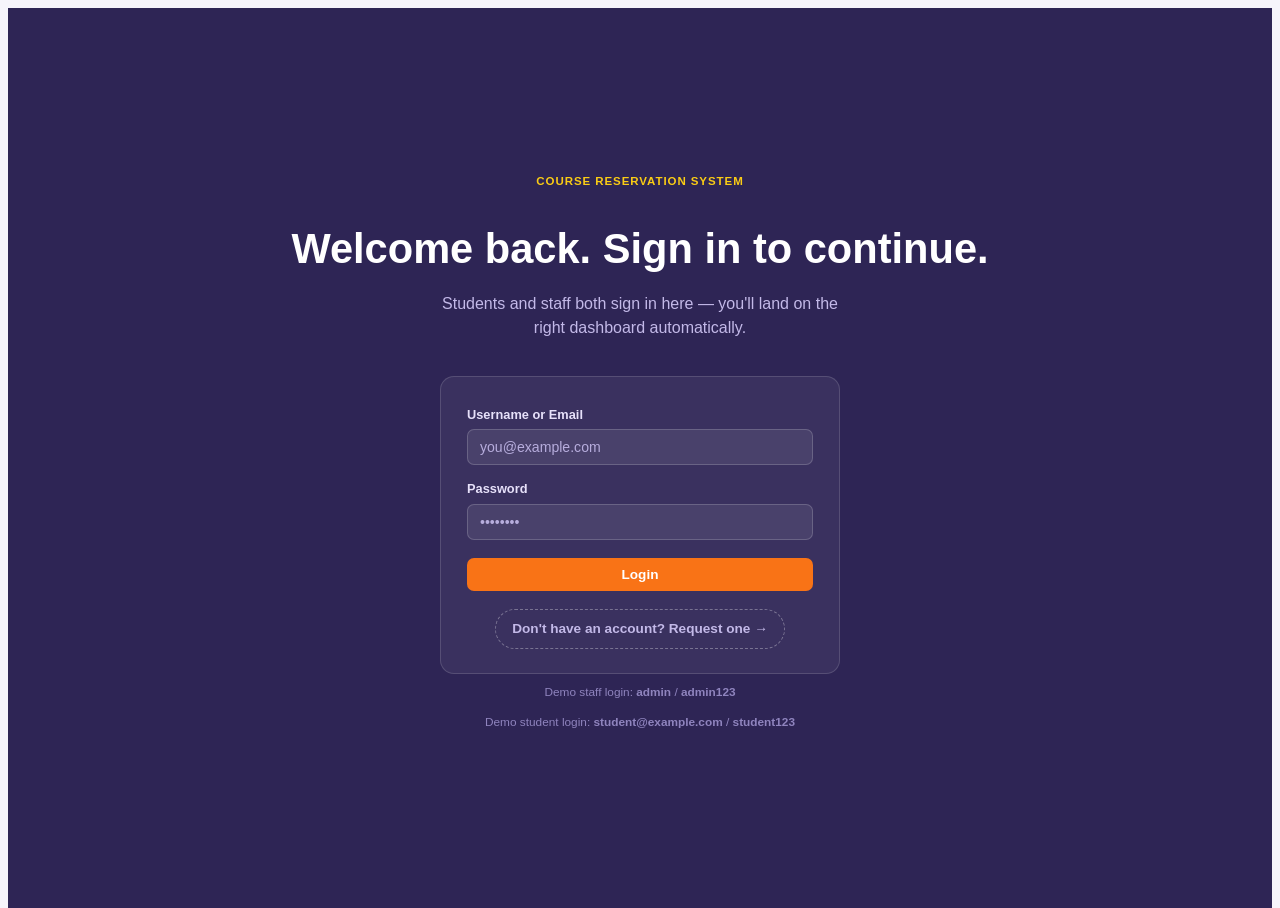
==== index.html @ 927a003b "Connect frontend with .NET Web API and configure single-link server" ====
<!DOCTYPE html>
<html lang="en">
<head>
<meta charset="UTF-8">
<meta name="viewport" content="width=device-width, initial-scale=1.0">
<title>Login — Course Reservation System</title>
<link rel="stylesheet" href="assets/css/style.css">
<style>
  .login-card{
    background:rgba(255,255,255,0.06);
    border:1px solid rgba(255,255,255,0.14);
    border-radius:14px;
    padding:28px 26px 24px;
    max-width:400px;
    width:100%;
    margin:0 auto;
    text-align:left;
  }
  .login-card .field label{ color:#E7E1FA; }
  .login-card .form-control{
    background:rgba(255,255,255,0.08);
    border:1px solid rgba(255,255,255,0.18);
    color:#fff;
  }
  .login-card .form-control::placeholder{ color:#B7ADDD; }
  .login-card .form-control:focus{
    border-color:var(--accent);
    box-shadow:0 0 0 3px rgba(249,115,22,0.25);
  }
  .login-error{
    display:none;
    background:rgba(239,68,68,0.15);
    border:1px solid rgba(239,68,68,0.4);
    color:#FFD9D6;
    font-size:0.82rem;
    padding:9px 12px;
    border-radius:8px;
    margin-bottom:14px;
  }
  .login-error.show{ display:block; }
  .login-submit{ width:100%; justify-content:center; margin-top:4px; }
  .login-footer{ margin-top:18px; text-align:center; }
  .login-back{ margin-top:10px; text-align:center; }
  .login-back p{ color:#8F84BE; font-size:0.74rem; margin-top:6px; }
</style>
</head>
<body>

<div class="landing">
  <div class="landing-wrap">
    <span class="eyebrow">Course Reservation System</span>
    <h1>Welcome back. <span class="accent">Sign in</span> to continue.</h1>
    <p class="lead">Students and staff both sign in here — you'll land on the right dashboard automatically.</p>

    <div class="login-card">
      <div id="loginError" class="login-error"></div>

      <form id="loginForm">
        <div class="field">
          <label for="loginEmail">Username or Email</label>
          <input class="form-control" type="text" id="loginEmail" placeholder="you@example.com" autocomplete="username">
        </div>
        <div class="field">
          <label for="loginPassword">Password</label>
          <input class="form-control" type="password" id="loginPassword" placeholder="••••••••" autocomplete="current-password">
        </div>
        <button type="submit" class="btn btn-gold login-submit" id="loginSubmitBtn">Login</button>
      </form>

      <div class="login-footer">
        <button class="request-account-btn" id="requestAccountBtn">Don't have an account? Request one &rarr;</button>
      </div>
    </div>

    <div class="login-back">
      <p>Demo staff login: <b>admin</b> / <b>admin123</b></p>
      <p>Demo student login: <b>student@example.com</b> / <b>student123</b></p>
    </div>
  </div>
</div>

<script src="assets/js/data.js"></script>
<script src="assets/js/api.js"></script>
<script src="assets/js/ui.js"></script>
<script src="assets/js/landing.js"></script>
<script src="assets/js/login.js"></script>
</body>
</html>
---- assets/css/style.css ----
/* ============================================================
   Course Reservation System — styling.
   Palette: lavender / indigo-violet base (calm, focused) with
   orange + yellow accents (motivating, energetic).
   No external fonts or assets — system font stack only.
   ============================================================ */

:root{
  --ink:        #2E2555;   /* sidebar / headings — deep indigo-violet */
  --ink-soft:   #453A7A;
  --paper:      #F6F4FB;   /* soft lavender-white page background */
  --panel:      #FFFFFF;
  --line:       #E4DFF3;

  --primary:      #7C5CFC; /* violet — links, focus rings, secondary accents */
  --primary-dk:   #6A47F0;

  --accent:       #F97316; /* orange — primary buttons, energy, motivation */
  --accent-dk:    #EA630A;
  --accent-bg:    #FFEDDD;

  --highlight:    #FACC15; /* yellow — sparing highlight / streak accents */
  --highlight-bg: #FEF6D8;

  --green:      #16A34A;
  --green-bg:   #E8F7EE;
  --red:        #DC2626;
  --red-bg:     #FCE9E8;
  --amber:      #B45309;
  --amber-bg:   #FDF1DA;

  --text:       #2B2447;
  --text-muted: #6E6590;

  --font-body: -apple-system, BlinkMacSystemFont, "Segoe UI", Roboto, Helvetica, Arial, sans-serif;
  --font-mono: "Courier New", Courier, monospace;

  --sidebar-w: 230px;
}

*{ box-sizing:border-box; }
html,body{ height:100%; }
html{ overflow-x:hidden; }

body{
  background:var(--paper);
  color:var(--text);
  font-family:var(--font-body);
  font-size:15px;
  line-height:1.5;
  overflow-x:hidden;
}

h1,h2,h3,h4{
  font-family:var(--font-body);
  color:var(--ink);
  font-weight:700;
}

a{ color:var(--primary-dk); }

/* ---------- Layout shell ---------- */
.app-shell{ display:flex; min-height:100vh; }

.mobile-topbar{ display:none; }

.sidebar{
  width:var(--sidebar-w);
  flex-shrink:0;
  background:var(--ink);
  color:#E7E3F7;
  display:flex;
  flex-direction:column;
  padding:24px 18px;
  position:fixed;
  top:0; left:0;
  height:100vh;
  overflow-y:auto;
  z-index:100;
}

.main{
  flex:1;
  min-width:0;
  margin-left:var(--sidebar-w);
  padding:32px 36px 56px;
  width:calc(100% - var(--sidebar-w));
}

.sidebar .brand{
  font-size:1.05rem;
  font-weight:700;
  color:#fff;
  display:flex;
  align-items:center;
  gap:10px;
  margin-bottom:6px;
}
.sidebar .brand .mark{
  width:28px;height:28px;
  border-radius:6px;
  background:var(--accent);
  display:flex;align-items:center;justify-content:center;
  font-size:0.7rem;
  font-weight:700;
  color:#fff;
  flex-shrink:0;
}

.sidebar .role-tag{
  font-size:0.72rem;
  letter-spacing:0.04em;
  text-transform:uppercase;
  color:#B3A9E0;
  margin-bottom:24px;
}

.sidebar nav{ display:flex; flex-direction:column; gap:2px; flex:1; }

.sidebar nav button{
  all:unset;
  cursor:pointer;
  padding:10px 12px;
  border-radius:6px;
  font-size:0.88rem;
  font-weight:500;
  color:#D3CCEF;
  display:flex;
  align-items:center;
  gap:10px;
}
.sidebar nav button svg{ width:16px;height:16px;flex-shrink:0; opacity:.85; }
.sidebar nav button:hover{ background:rgba(255,255,255,0.08); color:#fff; }
.sidebar nav button.active{ background:var(--accent); color:#fff; }

.sidebar .exit{ margin-top:auto; padding-top:14px; border-top:1px solid rgba(255,255,255,0.14); }
.sidebar .exit a{ font-size:0.8rem; color:#B3A9E0; text-decoration:none; }
.sidebar .exit a:hover{ color:#fff; }

/* sidebar toggle (mobile / tablet) */
.sidebar-toggle{
  all:unset;
  cursor:pointer;
  width:36px; height:36px;
  border-radius:6px;
  display:flex; align-items:center; justify-content:center;
  background:rgba(255,255,255,0.14);
  color:#fff;
  flex-shrink:0;
}
.sidebar-toggle svg{ width:20px; height:20px; }

.sidebar-backdrop{
  position:fixed; inset:0;
  background:rgba(30,20,60,0.5);
  opacity:0;
  pointer-events:none;
  transition:opacity .2s ease;
  z-index:150;
}
.sidebar-backdrop.show{ opacity:1; pointer-events:all; }

.page-header{
  display:flex;
  justify-content:space-between;
  align-items:flex-end;
  margin-bottom:24px;
  flex-wrap:wrap;
  gap:14px;
}
.page-header .eyebrow{
  font-size:0.72rem;
  letter-spacing:0.06em;
  text-transform:uppercase;
  color:var(--accent-dk);
  margin-bottom:4px;
  display:block;
  font-weight:700;
}
.page-header h1{ font-size:1.5rem; margin:0; }
.page-header p{ color:var(--text-muted); margin:4px 0 0; max-width:52ch; }

/* ---------- Tabs ---------- */
.tab-strip{
  display:flex;
  gap:4px;
  border-bottom:1px solid var(--line);
  margin-bottom:22px;
  flex-wrap:wrap;
  overflow-x:auto;
}
.tab-strip button{
  all:unset;
  cursor:pointer;
  padding:9px 4px;
  margin-right:20px;
  font-size:0.86rem;
  font-weight:600;
  color:var(--text-muted);
  border-bottom:2px solid transparent;
  white-space:nowrap;
}
.tab-strip button.active{ color:var(--ink); border-bottom-color:var(--accent); }

/* ---------- Panels ---------- */
.panel{
  background:var(--panel);
  border:1px solid var(--line);
  border-radius:10px;
  padding:20px 22px;
  max-width:100%;
  overflow-x:auto;
}
.panel + .panel{ margin-top:18px; }

.panel-title{ display:flex; justify-content:space-between; align-items:center; margin-bottom:14px; }
.panel-title h2{ font-size:1rem; margin:0; }
.panel-title .muted{ color:var(--text-muted); font-size:0.82rem; }

/* ---------- Buttons ---------- */
.btn{
  display:inline-flex;
  align-items:center;
  gap:6px;
  padding:8px 15px;
  border-radius:7px;
  font-size:0.85rem;
  font-weight:600;
  border:1px solid transparent;
  cursor:pointer;
  font-family:var(--font-body);
  white-space:nowrap;
}
.btn-gold{ background:var(--accent); color:#fff; }
.btn-gold:hover{ background:var(--accent-dk); }
.btn-outline{ background:transparent; border-color:var(--line); color:var(--ink); }
.btn-outline:hover{ border-color:var(--primary); color:var(--primary-dk); }
.btn-ghost{ background:transparent; color:var(--text-muted); }
.btn-ghost:hover{ color:var(--ink); }
.btn-approve{ background:var(--green-bg); color:var(--green); }
.btn-approve:hover{ background:#d5f0df; }
.btn-reject{ background:var(--red-bg); color:var(--red); }
.btn-reject:hover{ background:#f8d5d3; }
.btn-sm{ padding:6px 10px; font-size:0.78rem; }
.btn:disabled{ opacity:.45; cursor:not-allowed; }

/* ---------- Forms ---------- */
label{ font-size:0.8rem; font-weight:600; color:var(--ink); margin-bottom:5px; display:block; }
.form-control, select.form-control, textarea.form-control{
  width:100%;
  border:1px solid var(--line);
  border-radius:7px;
  padding:9px 12px;
  font-family:var(--font-body);
  font-size:0.88rem;
  background:#fff;
  color:var(--text);
}
.form-control:focus, select.form-control:focus, textarea.form-control:focus{
  outline:none;
  border-color:var(--primary);
  box-shadow:0 0 0 3px rgba(124,92,252,0.16);
}
.field{ margin-bottom:14px; }
.field-row{ display:grid; grid-template-columns:repeat(auto-fit,minmax(180px,1fr)); gap:14px; }

/* ---------- Tables ---------- */
.table-scroll{ width:100%; overflow-x:auto; }
table.ledger{ width:100%; min-width:520px; border-collapse:collapse; font-size:0.86rem; }
table.ledger thead th{
  text-align:left;
  font-size:0.7rem;
  letter-spacing:0.04em;
  text-transform:uppercase;
  color:var(--text-muted);
  padding:8px 10px;
  border-bottom:1px solid var(--line);
}
table.ledger tbody td{ padding:10px; border-bottom:1px solid var(--line); vertical-align:middle; }
table.ledger tbody tr:hover{ background:#FAF9FE; }
table.ledger tbody tr:last-child td{ border-bottom:none; }
.row-actions{ display:flex; gap:6px; justify-content:flex-end; }

/* ---------- Status stamp ---------- */
.stamp{
  display:inline-flex;
  align-items:center;
  gap:5px;
  font-size:0.7rem;
  font-weight:600;
  letter-spacing:0.03em;
  text-transform:uppercase;
  padding:4px 9px;
  border-radius:999px;
}
.stamp.pending{ color:var(--amber); background:var(--amber-bg); }
.stamp.accepted{ color:var(--green); background:var(--green-bg); }
.stamp.rejected{ color:var(--red); background:var(--red-bg); }

/* ---------- Course cards ---------- */
.course-grid{ display:grid; grid-template-columns:repeat(auto-fill,minmax(270px,1fr)); gap:16px; }

.ticket{
  background:var(--panel);
  border:1px solid var(--line);
  border-radius:10px;
  overflow:hidden;
  display:flex;
  flex-direction:column;
}
.ticket-body{ padding:16px 18px 12px; }
.ticket .dept{
  font-size:0.7rem;
  letter-spacing:0.04em;
  text-transform:uppercase;
  color:var(--primary-dk);
  margin-bottom:6px;
  display:block;
  font-weight:700;
}
.ticket h3{ font-size:1.02rem; margin:0 0 6px; line-height:1.3; }
.ticket p.desc{ color:var(--text-muted); font-size:0.83rem; margin:0 0 12px; }
.ticket .meta{ font-size:0.78rem; color:var(--text-muted); display:flex; flex-direction:column; gap:4px; margin-bottom:6px; }
.ticket .meta span b{ color:var(--ink); font-weight:600; }

.ticket-stub{
  border-top:1px solid var(--line);
  padding:12px 18px;
  display:flex;
  align-items:center;
  justify-content:space-between;
  background:#FAF8FE;
}
.ticket-stub .code{ font-size:0.72rem; color:var(--text-muted); font-family:var(--font-mono); }

/* ---------- Empty states ---------- */
.empty{ text-align:center; padding:44px 20px; color:var(--text-muted); }
.empty .glyph{ font-size:2rem; color:var(--primary); margin-bottom:8px; }
.empty h3{ color:var(--ink); font-size:1.02rem; margin-bottom:6px; }
.empty p{ font-size:0.86rem; margin:0; }

/* ---------- Toast ---------- */
#toast{
  position:fixed;
  bottom:22px;
  right:22px;
  background:var(--ink);
  color:#fff;
  padding:12px 16px;
  border-radius:8px;
  font-size:0.85rem;
  box-shadow:0 6px 18px rgba(46,37,85,0.28);
  display:flex;
  align-items:center;
  gap:10px;
  transform:translateY(10px);
  opacity:0;
  pointer-events:none;
  transition:all .2s ease;
  z-index:999;
  max-width:calc(100vw - 44px);
  border-left:3px solid var(--accent);
}
#toast.show{ transform:translateY(0); opacity:1; }

/* ---------- Modal ---------- */
.modal-backdrop-custom{
  position:fixed; inset:0;
  background:rgba(30,20,60,0.5);
  display:none;
  align-items:center;
  justify-content:center;
  z-index:900;
  padding:20px;
}
.modal-backdrop-custom.show{ display:flex; }
.modal-box{
  background:#fff;
  border-radius:12px;
  width:100%;
  max-width:430px;
  max-height:calc(100vh - 40px);
  overflow-y:auto;
  padding:24px 24px 20px;
  box-shadow:0 16px 40px rgba(46,37,85,0.25);
}
.modal-box h2{ font-size:1.1rem; margin-bottom:4px; }
.modal-box .modal-sub{ color:var(--text-muted); font-size:0.82rem; margin-bottom:16px; }
.modal-actions{ display:flex; justify-content:flex-end; gap:8px; margin-top:16px; flex-wrap:wrap; }

/* ---------- Landing (index.html) ---------- */
.landing{
  min-height:100vh;
  background:var(--ink);
  display:flex;
  align-items:center;
  justify-content:center;
  padding:40px 20px;
}
.landing-wrap{ max-width:720px; width:100%; text-align:center; }
.landing .eyebrow{
  font-size:0.72rem;
  letter-spacing:0.08em;
  text-transform:uppercase;
  color:var(--highlight);
  margin-bottom:12px;
  display:block;
  font-weight:700;
}
.landing h1{ color:#fff; font-size:clamp(1.8rem, 4.5vw, 2.6rem); margin-bottom:12px; }
.landing p.lead{ color:#C3B9E8; max-width:46ch; margin:0 auto 36px; font-size:1rem; }

.role-cards{ display:grid; grid-template-columns:1fr 1fr; gap:16px; text-align:left; }
@media (max-width:600px){ .role-cards{ grid-template-columns:1fr; } }

.role-card{
  background:rgba(255,255,255,0.06);
  border:1px solid rgba(255,255,255,0.14);
  border-radius:12px;
  padding:22px 20px;
  text-decoration:none;
  display:block;
}
.role-card:hover{ background:rgba(255,255,255,0.1); border-color:var(--accent); }
.role-card .tag{
  font-size:0.68rem;
  letter-spacing:0.04em;
  text-transform:uppercase;
  color:var(--highlight);
  display:block;
  margin-bottom:8px;
  font-weight:700;
}
.role-card h2{ color:#fff; font-size:1.2rem; margin-bottom:6px; }
.role-card p{ color:#C3B9E8; font-size:0.85rem; margin:0; }

.landing-footer{ margin-top:24px; text-align:center; }
.request-account-btn{
  all:unset;
  cursor:pointer;
  color:#C3B9E8;
  font-size:0.85rem;
  font-weight:600;
  padding:9px 16px;
  border-radius:999px;
  border:1px dashed rgba(255,255,255,0.32);
}
.request-account-btn:hover{ color:#fff; border-color:var(--accent); }

/* ---------- Account requests / student accounts ---------- */
.req-card{
  display:flex;
  justify-content:space-between;
  align-items:center;
  gap:14px;
  padding:12px 14px;
  border:1px solid var(--line);
  border-radius:8px;
  flex-wrap:wrap;
}
.req-card + .req-card{ margin-top:8px; }
.req-card .who{ font-weight:600; color:var(--ink); }

/* ---------- Mobile / tablet: fixed sidebar becomes a slide-in drawer ---------- */
@media (max-width:1000px){
  .app-shell{ display:block; }

  .mobile-topbar{
    display:flex;
    align-items:center;
    gap:12px;
    padding:12px 16px;
    background:var(--ink);
    color:#fff;
    position:sticky;
    top:0;
    z-index:120;
  }
  .mobile-topbar .brand{ font-weight:700; font-size:1rem; display:flex; align-items:center; gap:8px; }
  .mobile-topbar .brand .mark{
    width:26px; height:26px; border-radius:6px;
    background:var(--accent);
    display:flex; align-items:center; justify-content:center;
    font-size:0.65rem; font-weight:700; color:#fff;
  }

  .sidebar{
    transform:translateX(-100%);
    transition:transform .25s ease;
    width:min(270px, 82vw);
  }
  .sidebar.open{ transform:translateX(0); box-shadow:8px 0 24px rgba(0,0,0,0.25); }
  .sidebar .role-tag{ display:block; }

  .main{ margin-left:0; width:100%; padding:20px 16px 46px; }
  .page-header h1{ font-size:1.3rem; }
}

@media (max-width:520px){
  .field-row{ grid-template-columns:1fr; }
  .role-cards{ gap:12px; }
  .course-grid{ grid-template-columns:1fr; }
  .page-header{ flex-direction:column; align-items:flex-start; }
  .page-header > div:last-child{ width:100%; }
  .modal-box{ padding:20px 16px 16px; }
  .req-card{ flex-direction:column; align-items:flex-start; }
  .req-card .row-actions{ width:100%; justify-content:flex-start; }
}

.text-right{ text-align:right; }
.hidden{ display:none !important; }
.w-100{ width:100%; }
.d-flex{ display:flex; }
.gap-8{ gap:8px; }
.mt-1{ margin-top:8px; }
.mt-2{ margin-top:16px; }
.small-muted{ font-size:0.78rem; color:var(--text-muted); }
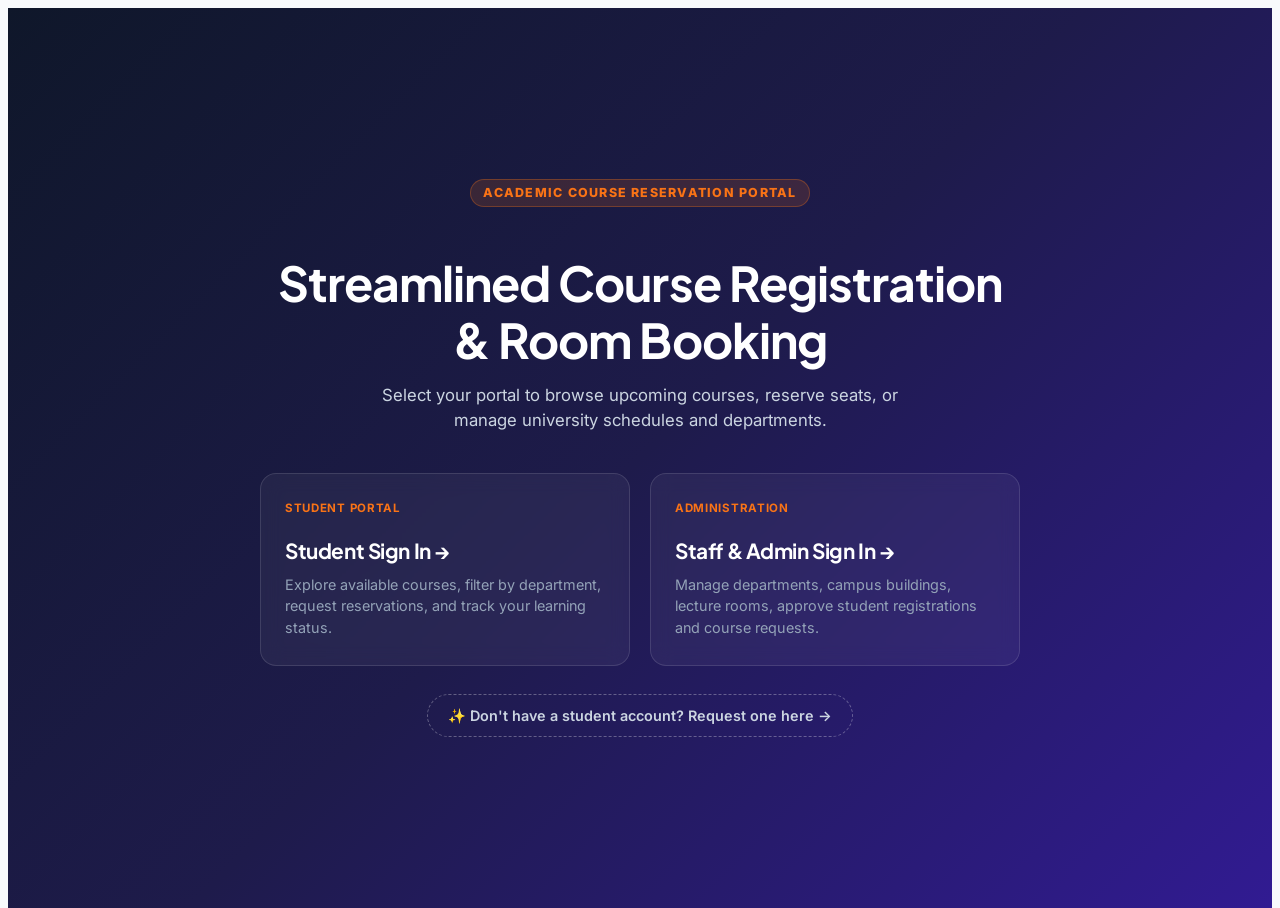
==== commit be3c1b6f: "Redesign frontend UI with modern design system and configure SQL Server backend support" ====
--- a/index.html
+++ b/index.html
@@ -3,78 +3,36 @@
 <head>
 <meta charset="UTF-8">
 <meta name="viewport" content="width=device-width, initial-scale=1.0">
-<title>Login — Course Reservation System</title>
+<title>Course Reservation System — Modern University Portal</title>
+<link rel="preconnect" href="https://fonts.googleapis.com">
+<link rel="preconnect" href="https://fonts.gstatic.com" crossorigin>
+<link href="https://fonts.googleapis.com/css2?family=Inter:wght@400;500;600;700&family=Plus+Jakarta+Sans:wght@500;600;700;800&display=swap" rel="stylesheet">
 <link rel="stylesheet" href="assets/css/style.css">
-<style>
-  .login-card{
-    background:rgba(255,255,255,0.06);
-    border:1px solid rgba(255,255,255,0.14);
-    border-radius:14px;
-    padding:28px 26px 24px;
-    max-width:400px;
-    width:100%;
-    margin:0 auto;
-    text-align:left;
-  }
-  .login-card .field label{ color:#E7E1FA; }
-  .login-card .form-control{
-    background:rgba(255,255,255,0.08);
-    border:1px solid rgba(255,255,255,0.18);
-    color:#fff;
-  }
-  .login-card .form-control::placeholder{ color:#B7ADDD; }
-  .login-card .form-control:focus{
-    border-color:var(--accent);
-    box-shadow:0 0 0 3px rgba(249,115,22,0.25);
-  }
-  .login-error{
-    display:none;
-    background:rgba(239,68,68,0.15);
-    border:1px solid rgba(239,68,68,0.4);
-    color:#FFD9D6;
-    font-size:0.82rem;
-    padding:9px 12px;
-    border-radius:8px;
-    margin-bottom:14px;
-  }
-  .login-error.show{ display:block; }
-  .login-submit{ width:100%; justify-content:center; margin-top:4px; }
-  .login-footer{ margin-top:18px; text-align:center; }
-  .login-back{ margin-top:10px; text-align:center; }
-  .login-back p{ color:#8F84BE; font-size:0.74rem; margin-top:6px; }
-</style>
 </head>
 <body>
 
 <div class="landing">
   <div class="landing-wrap">
-    <span class="eyebrow">Course Reservation System</span>
-    <h1>Welcome back. <span class="accent">Sign in</span> to continue.</h1>
-    <p class="lead">Students and staff both sign in here — you'll land on the right dashboard automatically.</p>
+    <span class="eyebrow">Academic Course Reservation Portal</span>
+    <h1>Streamlined Course Registration &amp; Room Booking</h1>
+    <p class="lead">Select your portal to browse upcoming courses, reserve seats, or manage university schedules and departments.</p>
 
-    <div class="login-card">
-      <div id="loginError" class="login-error"></div>
+    <div class="role-cards">
+      <a href="login.html" class="role-card">
+        <span class="tag">Student Portal</span>
+        <h2>Student Sign In &rarr;</h2>
+        <p>Explore available courses, filter by department, request reservations, and track your learning status.</p>
+      </a>
 
-      <form id="loginForm">
-        <div class="field">
-          <label for="loginEmail">Username or Email</label>
-          <input class="form-control" type="text" id="loginEmail" placeholder="you@example.com" autocomplete="username">
-        </div>
-        <div class="field">
-          <label for="loginPassword">Password</label>
-          <input class="form-control" type="password" id="loginPassword" placeholder="••••••••" autocomplete="current-password">
-        </div>
-        <button type="submit" class="btn btn-gold login-submit" id="loginSubmitBtn">Login</button>
-      </form>
-
-      <div class="login-footer">
-        <button class="request-account-btn" id="requestAccountBtn">Don't have an account? Request one &rarr;</button>
-      </div>
+      <a href="login.html" class="role-card">
+        <span class="tag">Administration</span>
+        <h2>Staff &amp; Admin Sign In &rarr;</h2>
+        <p>Manage departments, campus buildings, lecture rooms, approve student registrations and course requests.</p>
+      </a>
     </div>
 
-    <div class="login-back">
-      <p>Demo staff login: <b>admin</b> / <b>admin123</b></p>
-      <p>Demo student login: <b>student@example.com</b> / <b>student123</b></p>
+    <div class="landing-footer">
+      <button class="request-account-btn" id="requestAccountBtn">✨ Don't have a student account? Request one here &rarr;</button>
     </div>
   </div>
 </div>
@@ -83,6 +41,5 @@
 <script src="assets/js/api.js"></script>
 <script src="assets/js/ui.js"></script>
 <script src="assets/js/landing.js"></script>
-<script src="assets/js/login.js"></script>
 </body>
 </html>
--- a/assets/css/style.css
+++ b/assets/css/style.css
@@ -1,517 +1,723 @@
 /* ============================================================
-   Course Reservation System — styling.
-   Palette: lavender / indigo-violet base (calm, focused) with
-   orange + yellow accents (motivating, energetic).
-   No external fonts or assets — system font stack only.
+   Course Reservation System — Modern Premium Design System
    ============================================================ */
-
-:root{
-  --ink:        #2E2555;   /* sidebar / headings — deep indigo-violet */
-  --ink-soft:   #453A7A;
-  --paper:      #F6F4FB;   /* soft lavender-white page background */
-  --panel:      #FFFFFF;
-  --line:       #E4DFF3;
-
-  --primary:      #7C5CFC; /* violet — links, focus rings, secondary accents */
-  --primary-dk:   #6A47F0;
-
-  --accent:       #F97316; /* orange — primary buttons, energy, motivation */
-  --accent-dk:    #EA630A;
-  --accent-bg:    #FFEDDD;
-
-  --highlight:    #FACC15; /* yellow — sparing highlight / streak accents */
-  --highlight-bg: #FEF6D8;
-
-  --green:      #16A34A;
-  --green-bg:   #E8F7EE;
-  --red:        #DC2626;
-  --red-bg:     #FCE9E8;
-  --amber:      #B45309;
-  --amber-bg:   #FDF1DA;
-
-  --text:       #2B2447;
-  --text-muted: #6E6590;
-
-  --font-body: -apple-system, BlinkMacSystemFont, "Segoe UI", Roboto, Helvetica, Arial, sans-serif;
-  --font-mono: "Courier New", Courier, monospace;
-
-  --sidebar-w: 230px;
-}
-
-*{ box-sizing:border-box; }
-html,body{ height:100%; }
-html{ overflow-x:hidden; }
-
-body{
-  background:var(--paper);
-  color:var(--text);
-  font-family:var(--font-body);
-  font-size:15px;
-  line-height:1.5;
-  overflow-x:hidden;
-}
-
-h1,h2,h3,h4{
-  font-family:var(--font-body);
-  color:var(--ink);
-  font-weight:700;
-}
-
-a{ color:var(--primary-dk); }
-
-/* ---------- Layout shell ---------- */
-.app-shell{ display:flex; min-height:100vh; }
-
-.mobile-topbar{ display:none; }
-
-.sidebar{
-  width:var(--sidebar-w);
-  flex-shrink:0;
-  background:var(--ink);
-  color:#E7E3F7;
-  display:flex;
-  flex-direction:column;
-  padding:24px 18px;
-  position:fixed;
-  top:0; left:0;
-  height:100vh;
-  overflow-y:auto;
-  z-index:100;
-}
-
-.main{
-  flex:1;
-  min-width:0;
-  margin-left:var(--sidebar-w);
-  padding:32px 36px 56px;
-  width:calc(100% - var(--sidebar-w));
-}
-
-.sidebar .brand{
-  font-size:1.05rem;
-  font-weight:700;
-  color:#fff;
-  display:flex;
-  align-items:center;
-  gap:10px;
-  margin-bottom:6px;
-}
-.sidebar .brand .mark{
-  width:28px;height:28px;
-  border-radius:6px;
-  background:var(--accent);
-  display:flex;align-items:center;justify-content:center;
-  font-size:0.7rem;
-  font-weight:700;
-  color:#fff;
-  flex-shrink:0;
-}
-
-.sidebar .role-tag{
-  font-size:0.72rem;
-  letter-spacing:0.04em;
-  text-transform:uppercase;
-  color:#B3A9E0;
-  margin-bottom:24px;
-}
-
-.sidebar nav{ display:flex; flex-direction:column; gap:2px; flex:1; }
-
-.sidebar nav button{
-  all:unset;
-  cursor:pointer;
-  padding:10px 12px;
-  border-radius:6px;
-  font-size:0.88rem;
-  font-weight:500;
-  color:#D3CCEF;
-  display:flex;
-  align-items:center;
-  gap:10px;
-}
-.sidebar nav button svg{ width:16px;height:16px;flex-shrink:0; opacity:.85; }
-.sidebar nav button:hover{ background:rgba(255,255,255,0.08); color:#fff; }
-.sidebar nav button.active{ background:var(--accent); color:#fff; }
-
-.sidebar .exit{ margin-top:auto; padding-top:14px; border-top:1px solid rgba(255,255,255,0.14); }
-.sidebar .exit a{ font-size:0.8rem; color:#B3A9E0; text-decoration:none; }
-.sidebar .exit a:hover{ color:#fff; }
+@import url('https://fonts.googleapis.com/css2?family=Inter:wght@400;500;600;700&family=Plus+Jakarta+Sans:wght@500;600;700;800&display=swap');
+
+:root {
+  --ink:          #0F172A;   /* Deep slate navy */
+  --ink-soft:     #1E293B;
+  --paper:        #F8FAFC;   /* Crisp slate white */
+  --panel:        #FFFFFF;
+  --line:         #E2E8F0;
+
+  --primary:      #4F46E5;   /* Royal Indigo */
+  --primary-dk:   #4338CA;
+  --primary-bg:   #EEF2FF;
+  --primary-glow: rgba(79, 70, 229, 0.2);
+
+  --accent:       #F97316;   /* Energetic Orange */
+  --accent-dk:    #EA580C;
+  --accent-bg:    #FFF7ED;
+  --accent-glow: rgba(249, 115, 22, 0.25);
+
+  --highlight:    #F59E0B;   /* Amber / Gold */
+  --highlight-bg: #FEF3C7;
+
+  --green:        #10B981;   /* Emerald */
+  --green-bg:     #ECFDF5;
+  --red:          #EF4444;   /* Crimson */
+  --red-bg:       #FEF2F2;
+  --amber:        #D97706;
+  --amber-bg:     #FFFBEB;
+
+  --text:         #334155;
+  --text-muted:   #64748B;
+  --text-light:   #94A3B8;
+
+  --font-display: 'Plus Jakarta Sans', -apple-system, BlinkMacSystemFont, "Segoe UI", Roboto, sans-serif;
+  --font-body:    'Inter', -apple-system, BlinkMacSystemFont, "Segoe UI", Roboto, sans-serif;
+  --font-mono:    ui-monospace, SFMono-Regular, Menlo, Monaco, Consolas, monospace;
+
+  --sidebar-w:    250px;
+  --radius-sm:    8px;
+  --radius-md:    12px;
+  --radius-lg:    16px;
+  --shadow-sm:    0 1px 2px 0 rgba(0, 0, 0, 0.05);
+  --shadow-md:    0 4px 12px -2px rgba(15, 23, 42, 0.08), 0 2px 6px -1px rgba(15, 23, 42, 0.04);
+  --shadow-lg:    0 12px 24px -4px rgba(15, 23, 42, 0.12), 0 4px 12px -2px rgba(15, 23, 42, 0.08);
+}
+
+*, *::before, *::after { box-sizing: border-box; }
+html, body { height: 100%; }
+html { overflow-x: hidden; }
+
+body {
+  background: var(--paper);
+  color: var(--text);
+  font-family: var(--font-body);
+  font-size: 15px;
+  line-height: 1.5;
+  overflow-x: hidden;
+  -webkit-font-smoothing: antialiased;
+}
+
+h1, h2, h3, h4, h5, h6 {
+  font-family: var(--font-display);
+  color: var(--ink);
+  font-weight: 700;
+  letter-spacing: -0.02em;
+}
+
+a { color: var(--primary); text-decoration: none; transition: color 0.15s ease; }
+a:hover { color: var(--primary-dk); }
+
+/* ---------- Layout Shell ---------- */
+.app-shell { display: flex; min-height: 100vh; }
+.mobile-topbar { display: none; }
+
+.sidebar {
+  width: var(--sidebar-w);
+  flex-shrink: 0;
+  background: var(--ink);
+  background: linear-gradient(180deg, #0F172A 0%, #1E1B4B 100%);
+  color: #E2E8F0;
+  display: flex;
+  flex-direction: column;
+  padding: 26px 20px;
+  position: fixed;
+  top: 0; left: 0;
+  height: 100vh;
+  overflow-y: auto;
+  z-index: 200;
+  border-right: 1px solid rgba(255, 255, 255, 0.08);
+}
+
+.main {
+  flex: 1;
+  min-width: 0;
+  margin-left: var(--sidebar-w);
+  padding: 36px 42px 64px;
+  width: calc(100% - var(--sidebar-w));
+}
+
+.sidebar .brand {
+  font-family: var(--font-display);
+  font-size: 1.15rem;
+  font-weight: 800;
+  color: #FFFFFF;
+  display: flex;
+  align-items: center;
+  gap: 12px;
+  margin-bottom: 4px;
+}
+.sidebar .brand .mark {
+  width: 32px; height: 32px;
+  border-radius: var(--radius-sm);
+  background: linear-gradient(135deg, var(--accent) 0%, #F43F5E 100%);
+  display: flex; align-items: center; justify-content: center;
+  font-size: 0.8rem; font-weight: 800; color: #FFFFFF;
+  box-shadow: 0 4px 12px rgba(249, 115, 22, 0.4);
+  flex-shrink: 0;
+}
+
+.sidebar .role-tag {
+  font-size: 0.72rem;
+  font-weight: 600;
+  letter-spacing: 0.06em;
+  text-transform: uppercase;
+  color: #94A3B8;
+  margin-bottom: 28px;
+}
+
+.sidebar nav { display: flex; flex-direction: column; gap: 4px; flex: 1; }
+
+.sidebar nav button {
+  all: unset;
+  cursor: pointer;
+  padding: 11px 14px;
+  border-radius: var(--radius-sm);
+  font-size: 0.9rem;
+  font-weight: 600;
+  color: #94A3B8;
+  display: flex;
+  align-items: center;
+  gap: 12px;
+  transition: all 0.15s ease;
+}
+.sidebar nav button svg { width: 18px; height: 18px; flex-shrink: 0; opacity: 0.8; transition: transform 0.15s ease; }
+.sidebar nav button:hover { background: rgba(255, 255, 255, 0.08); color: #FFFFFF; }
+.sidebar nav button:hover svg { transform: translateX(2px); opacity: 1; }
+.sidebar nav button.active {
+  background: linear-gradient(135deg, var(--primary) 0%, var(--primary-dk) 100%);
+  color: #FFFFFF;
+  box-shadow: 0 4px 14px var(--primary-glow);
+}
+.sidebar nav button.active svg { opacity: 1; }
+
+.sidebar .exit {
+  margin-top: auto;
+  padding-top: 16px;
+  border-top: 1px solid rgba(255, 255, 255, 0.1);
+}
+.sidebar .exit a {
+  font-size: 0.85rem;
+  font-weight: 500;
+  color: #94A3B8;
+  display: flex;
+  align-items: center;
+  gap: 8px;
+}
+.sidebar .exit a:hover { color: #F43F5E; }
 
 /* sidebar toggle (mobile / tablet) */
-.sidebar-toggle{
-  all:unset;
-  cursor:pointer;
-  width:36px; height:36px;
-  border-radius:6px;
-  display:flex; align-items:center; justify-content:center;
-  background:rgba(255,255,255,0.14);
-  color:#fff;
-  flex-shrink:0;
-}
-.sidebar-toggle svg{ width:20px; height:20px; }
-
-.sidebar-backdrop{
-  position:fixed; inset:0;
-  background:rgba(30,20,60,0.5);
-  opacity:0;
-  pointer-events:none;
-  transition:opacity .2s ease;
-  z-index:150;
-}
-.sidebar-backdrop.show{ opacity:1; pointer-events:all; }
-
-.page-header{
-  display:flex;
-  justify-content:space-between;
-  align-items:flex-end;
-  margin-bottom:24px;
-  flex-wrap:wrap;
-  gap:14px;
-}
-.page-header .eyebrow{
-  font-size:0.72rem;
-  letter-spacing:0.06em;
-  text-transform:uppercase;
-  color:var(--accent-dk);
-  margin-bottom:4px;
-  display:block;
-  font-weight:700;
-}
-.page-header h1{ font-size:1.5rem; margin:0; }
-.page-header p{ color:var(--text-muted); margin:4px 0 0; max-width:52ch; }
+.sidebar-toggle {
+  all: unset;
+  cursor: pointer;
+  width: 38px; height: 38px;
+  border-radius: var(--radius-sm);
+  display: flex; align-items: center; justify-content: center;
+  background: rgba(255, 255, 255, 0.1);
+  color: #FFFFFF;
+  flex-shrink: 0;
+  transition: background 0.15s ease;
+}
+.sidebar-toggle:hover { background: rgba(255, 255, 255, 0.2); }
+.sidebar-toggle svg { width: 20px; height: 20px; }
+
+.sidebar-backdrop {
+  position: fixed; inset: 0;
+  background: rgba(15, 23, 42, 0.6);
+  backdrop-filter: blur(4px);
+  opacity: 0;
+  pointer-events: none;
+  transition: opacity 0.25s ease;
+  z-index: 150;
+}
+.sidebar-backdrop.show { opacity: 1; pointer-events: all; }
+
+/* ---------- Page Header ---------- */
+.page-header {
+  display: flex;
+  justify-content: space-between;
+  align-items: flex-end;
+  margin-bottom: 28px;
+  flex-wrap: wrap;
+  gap: 16px;
+}
+.page-header .eyebrow {
+  font-size: 0.75rem;
+  font-weight: 700;
+  letter-spacing: 0.08em;
+  text-transform: uppercase;
+  color: var(--primary);
+  margin-bottom: 4px;
+  display: block;
+}
+.page-header h1 { font-size: 1.75rem; margin: 0; }
+.page-header p { color: var(--text-muted); margin: 4px 0 0; max-width: 54ch; font-size: 0.95rem; }
+
+/* ---------- Stats Dashboard Counter Widgets ---------- */
+.stat-grid {
+  display: grid;
+  grid-template-columns: repeat(auto-fit, minmax(220px, 1fr));
+  gap: 18px;
+  margin-bottom: 28px;
+}
+.stat-card {
+  background: var(--panel);
+  border: 1px solid var(--line);
+  border-radius: var(--radius-md);
+  padding: 20px 22px;
+  box-shadow: var(--shadow-sm);
+  display: flex;
+  align-items: center;
+  gap: 16px;
+  transition: transform 0.2s ease, box-shadow 0.2s ease;
+}
+.stat-card:hover {
+  transform: translateY(-2px);
+  box-shadow: var(--shadow-md);
+}
+.stat-icon {
+  width: 48px; height: 48px;
+  border-radius: var(--radius-md);
+  display: flex; align-items: center; justify-content: center;
+  font-size: 1.25rem;
+  flex-shrink: 0;
+}
+.stat-icon.indigo { background: var(--primary-bg); color: var(--primary); }
+.stat-icon.orange { background: var(--accent-bg); color: var(--accent); }
+.stat-icon.green { background: var(--green-bg); color: var(--green); }
+.stat-icon.amber { background: var(--amber-bg); color: var(--amber); }
+
+.stat-info .stat-num {
+  font-family: var(--font-display);
+  font-size: 1.6rem;
+  font-weight: 800;
+  color: var(--ink);
+  line-height: 1.2;
+}
+.stat-info .stat-label {
+  font-size: 0.82rem;
+  font-weight: 600;
+  color: var(--text-muted);
+}
 
 /* ---------- Tabs ---------- */
-.tab-strip{
-  display:flex;
-  gap:4px;
-  border-bottom:1px solid var(--line);
-  margin-bottom:22px;
-  flex-wrap:wrap;
-  overflow-x:auto;
-}
-.tab-strip button{
-  all:unset;
-  cursor:pointer;
-  padding:9px 4px;
-  margin-right:20px;
-  font-size:0.86rem;
-  font-weight:600;
-  color:var(--text-muted);
-  border-bottom:2px solid transparent;
-  white-space:nowrap;
-}
-.tab-strip button.active{ color:var(--ink); border-bottom-color:var(--accent); }
+.tab-strip {
+  display: flex;
+  gap: 6px;
+  border-bottom: 1px solid var(--line);
+  margin-bottom: 24px;
+  flex-wrap: wrap;
+  overflow-x: auto;
+}
+.tab-strip button {
+  all: unset;
+  cursor: pointer;
+  padding: 10px 16px;
+  font-size: 0.9rem;
+  font-weight: 600;
+  color: var(--text-muted);
+  border-bottom: 2px solid transparent;
+  white-space: nowrap;
+  transition: all 0.15s ease;
+}
+.tab-strip button:hover { color: var(--ink); }
+.tab-strip button.active {
+  color: var(--primary);
+  border-bottom-color: var(--primary);
+}
 
 /* ---------- Panels ---------- */
-.panel{
-  background:var(--panel);
-  border:1px solid var(--line);
-  border-radius:10px;
-  padding:20px 22px;
-  max-width:100%;
-  overflow-x:auto;
-}
-.panel + .panel{ margin-top:18px; }
-
-.panel-title{ display:flex; justify-content:space-between; align-items:center; margin-bottom:14px; }
-.panel-title h2{ font-size:1rem; margin:0; }
-.panel-title .muted{ color:var(--text-muted); font-size:0.82rem; }
+.panel {
+  background: var(--panel);
+  border: 1px solid var(--line);
+  border-radius: var(--radius-md);
+  padding: 24px 26px;
+  max-width: 100%;
+  box-shadow: var(--shadow-sm);
+}
+.panel + .panel { margin-top: 22px; }
+
+.panel-title { display: flex; justify-content: space-between; align-items: center; margin-bottom: 18px; }
+.panel-title h2 { font-size: 1.1rem; margin: 0; }
+.panel-title .muted { color: var(--text-muted); font-size: 0.85rem; font-weight: 500; }
+
+/* ---------- Search & Filter Container ---------- */
+.filter-bar {
+  display: flex;
+  gap: 12px;
+  align-items: center;
+  flex-wrap: wrap;
+  margin-bottom: 24px;
+  background: var(--panel);
+  padding: 14px 18px;
+  border: 1px solid var(--line);
+  border-radius: var(--radius-md);
+  box-shadow: var(--shadow-sm);
+}
+.search-input-wrap {
+  position: relative;
+  flex: 1;
+  min-width: 200px;
+}
+.search-input-wrap svg {
+  position: absolute;
+  left: 12px; top: 50%;
+  transform: translateY(-50%);
+  width: 18px; height: 18px;
+  color: var(--text-light);
+  pointer-events: none;
+}
+.search-input-wrap .form-control {
+  padding-left: 38px;
+}
 
 /* ---------- Buttons ---------- */
-.btn{
-  display:inline-flex;
-  align-items:center;
-  gap:6px;
-  padding:8px 15px;
-  border-radius:7px;
-  font-size:0.85rem;
-  font-weight:600;
-  border:1px solid transparent;
-  cursor:pointer;
-  font-family:var(--font-body);
-  white-space:nowrap;
-}
-.btn-gold{ background:var(--accent); color:#fff; }
-.btn-gold:hover{ background:var(--accent-dk); }
-.btn-outline{ background:transparent; border-color:var(--line); color:var(--ink); }
-.btn-outline:hover{ border-color:var(--primary); color:var(--primary-dk); }
-.btn-ghost{ background:transparent; color:var(--text-muted); }
-.btn-ghost:hover{ color:var(--ink); }
-.btn-approve{ background:var(--green-bg); color:var(--green); }
-.btn-approve:hover{ background:#d5f0df; }
-.btn-reject{ background:var(--red-bg); color:var(--red); }
-.btn-reject:hover{ background:#f8d5d3; }
-.btn-sm{ padding:6px 10px; font-size:0.78rem; }
-.btn:disabled{ opacity:.45; cursor:not-allowed; }
+.btn {
+  display: inline-flex;
+  align-items: center;
+  justify-content: center;
+  gap: 8px;
+  padding: 9px 18px;
+  border-radius: var(--radius-sm);
+  font-size: 0.88rem;
+  font-weight: 600;
+  border: 1px solid transparent;
+  cursor: pointer;
+  font-family: var(--font-body);
+  white-space: nowrap;
+  transition: all 0.15s cubic-bezier(0.4, 0, 0.2, 1);
+  box-shadow: var(--shadow-sm);
+}
+.btn-gold {
+  background: linear-gradient(135deg, var(--accent) 0%, var(--accent-dk) 100%);
+  color: #FFFFFF;
+  box-shadow: 0 4px 12px var(--accent-glow);
+}
+.btn-gold:hover {
+  transform: translateY(-1px);
+  box-shadow: 0 6px 16px var(--accent-glow);
+}
+.btn-primary {
+  background: linear-gradient(135deg, var(--primary) 0%, var(--primary-dk) 100%);
+  color: #FFFFFF;
+  box-shadow: 0 4px 12px var(--primary-glow);
+}
+.btn-primary:hover {
+  transform: translateY(-1px);
+  box-shadow: 0 6px 16px var(--primary-glow);
+}
+.btn-outline {
+  background: #FFFFFF;
+  border-color: var(--line);
+  color: var(--ink);
+}
+.btn-outline:hover {
+  border-color: var(--primary);
+  color: var(--primary);
+  background: var(--primary-bg);
+}
+.btn-ghost { background: transparent; color: var(--text-muted); box-shadow: none; }
+.btn-ghost:hover { color: var(--ink); background: rgba(0, 0, 0, 0.04); }
+.btn-approve { background: var(--green-bg); color: var(--green); border-color: rgba(16, 185, 129, 0.2); }
+.btn-approve:hover { background: #D1FAE5; }
+.btn-reject { background: var(--red-bg); color: var(--red); border-color: rgba(239, 68, 68, 0.2); }
+.btn-reject:hover { background: #FEE2E2; }
+.btn-sm { padding: 6px 12px; font-size: 0.8rem; border-radius: 6px; }
+.btn:disabled { opacity: 0.55; cursor: not-allowed; transform: none !important; box-shadow: none !important; }
 
 /* ---------- Forms ---------- */
-label{ font-size:0.8rem; font-weight:600; color:var(--ink); margin-bottom:5px; display:block; }
-.form-control, select.form-control, textarea.form-control{
-  width:100%;
-  border:1px solid var(--line);
-  border-radius:7px;
-  padding:9px 12px;
-  font-family:var(--font-body);
-  font-size:0.88rem;
-  background:#fff;
-  color:var(--text);
-}
-.form-control:focus, select.form-control:focus, textarea.form-control:focus{
-  outline:none;
-  border-color:var(--primary);
-  box-shadow:0 0 0 3px rgba(124,92,252,0.16);
-}
-.field{ margin-bottom:14px; }
-.field-row{ display:grid; grid-template-columns:repeat(auto-fit,minmax(180px,1fr)); gap:14px; }
+label { font-size: 0.84rem; font-weight: 600; color: var(--ink); margin-bottom: 6px; display: block; }
+.form-control, select.form-control, textarea.form-control {
+  width: 100%;
+  border: 1px solid var(--line);
+  border-radius: var(--radius-sm);
+  padding: 10px 14px;
+  font-family: var(--font-body);
+  font-size: 0.9rem;
+  background: #FFFFFF;
+  color: var(--text);
+  transition: all 0.15s ease;
+}
+.form-control:focus, select.form-control:focus, textarea.form-control:focus {
+  outline: none;
+  border-color: var(--primary);
+  box-shadow: 0 0 0 3px var(--primary-glow);
+}
+.field { margin-bottom: 16px; }
+.field-row { display: grid; grid-template-columns: repeat(auto-fit, minmax(200px, 1fr)); gap: 16px; }
 
 /* ---------- Tables ---------- */
-.table-scroll{ width:100%; overflow-x:auto; }
-table.ledger{ width:100%; min-width:520px; border-collapse:collapse; font-size:0.86rem; }
-table.ledger thead th{
-  text-align:left;
-  font-size:0.7rem;
-  letter-spacing:0.04em;
-  text-transform:uppercase;
-  color:var(--text-muted);
-  padding:8px 10px;
-  border-bottom:1px solid var(--line);
-}
-table.ledger tbody td{ padding:10px; border-bottom:1px solid var(--line); vertical-align:middle; }
-table.ledger tbody tr:hover{ background:#FAF9FE; }
-table.ledger tbody tr:last-child td{ border-bottom:none; }
-.row-actions{ display:flex; gap:6px; justify-content:flex-end; }
+.table-scroll { width: 100%; overflow-x: auto; }
+table.ledger { width: 100%; min-width: 600px; border-collapse: collapse; font-size: 0.88rem; }
+table.ledger thead th {
+  text-align: left;
+  font-family: var(--font-display);
+  font-size: 0.75rem;
+  font-weight: 700;
+  letter-spacing: 0.05em;
+  text-transform: uppercase;
+  color: var(--text-muted);
+  padding: 12px 14px;
+  border-bottom: 2px solid var(--line);
+  background: #F8FAFC;
+}
+table.ledger tbody td { padding: 14px; border-bottom: 1px solid var(--line); vertical-align: middle; }
+table.ledger tbody tr { transition: background 0.12s ease; }
+table.ledger tbody tr:hover { background: #F1F5F9; }
+table.ledger tbody tr:last-child td { border-bottom: none; }
+.row-actions { display: flex; gap: 8px; justify-content: flex-end; }
 
 /* ---------- Status stamp ---------- */
-.stamp{
-  display:inline-flex;
-  align-items:center;
-  gap:5px;
-  font-size:0.7rem;
-  font-weight:600;
-  letter-spacing:0.03em;
-  text-transform:uppercase;
-  padding:4px 9px;
-  border-radius:999px;
-}
-.stamp.pending{ color:var(--amber); background:var(--amber-bg); }
-.stamp.accepted{ color:var(--green); background:var(--green-bg); }
-.stamp.rejected{ color:var(--red); background:var(--red-bg); }
+.stamp {
+  display: inline-flex;
+  align-items: center;
+  gap: 6px;
+  font-size: 0.72rem;
+  font-weight: 700;
+  letter-spacing: 0.04em;
+  text-transform: uppercase;
+  padding: 4px 10px;
+  border-radius: 999px;
+}
+.stamp.pending { color: var(--amber); background: var(--amber-bg); border: 1px solid rgba(217, 119, 6, 0.2); }
+.stamp.accepted, .stamp.approved { color: var(--green); background: var(--green-bg); border: 1px solid rgba(16, 185, 129, 0.2); }
+.stamp.rejected { color: var(--red); background: var(--red-bg); border: 1px solid rgba(239, 68, 68, 0.2); }
 
 /* ---------- Course cards ---------- */
-.course-grid{ display:grid; grid-template-columns:repeat(auto-fill,minmax(270px,1fr)); gap:16px; }
-
-.ticket{
-  background:var(--panel);
-  border:1px solid var(--line);
-  border-radius:10px;
-  overflow:hidden;
-  display:flex;
-  flex-direction:column;
-}
-.ticket-body{ padding:16px 18px 12px; }
-.ticket .dept{
-  font-size:0.7rem;
-  letter-spacing:0.04em;
-  text-transform:uppercase;
-  color:var(--primary-dk);
-  margin-bottom:6px;
-  display:block;
-  font-weight:700;
-}
-.ticket h3{ font-size:1.02rem; margin:0 0 6px; line-height:1.3; }
-.ticket p.desc{ color:var(--text-muted); font-size:0.83rem; margin:0 0 12px; }
-.ticket .meta{ font-size:0.78rem; color:var(--text-muted); display:flex; flex-direction:column; gap:4px; margin-bottom:6px; }
-.ticket .meta span b{ color:var(--ink); font-weight:600; }
-
-.ticket-stub{
-  border-top:1px solid var(--line);
-  padding:12px 18px;
-  display:flex;
-  align-items:center;
-  justify-content:space-between;
-  background:#FAF8FE;
-}
-.ticket-stub .code{ font-size:0.72rem; color:var(--text-muted); font-family:var(--font-mono); }
-
-/* ---------- Empty states ---------- */
-.empty{ text-align:center; padding:44px 20px; color:var(--text-muted); }
-.empty .glyph{ font-size:2rem; color:var(--primary); margin-bottom:8px; }
-.empty h3{ color:var(--ink); font-size:1.02rem; margin-bottom:6px; }
-.empty p{ font-size:0.86rem; margin:0; }
+.course-grid { display: grid; grid-template-columns: repeat(auto-fill, minmax(290px, 1fr)); gap: 20px; }
+
+.ticket {
+  background: var(--panel);
+  border: 1px solid var(--line);
+  border-radius: var(--radius-md);
+  overflow: hidden;
+  display: flex;
+  flex-direction: column;
+  box-shadow: var(--shadow-sm);
+  transition: transform 0.2s ease, box-shadow 0.2s ease;
+}
+.ticket:hover {
+  transform: translateY(-3px);
+  box-shadow: var(--shadow-md);
+  border-color: rgba(79, 70, 229, 0.3);
+}
+.ticket-body { padding: 20px 22px 14px; flex: 1; }
+.ticket .dept {
+  font-size: 0.72rem;
+  letter-spacing: 0.05em;
+  text-transform: uppercase;
+  color: var(--primary);
+  margin-bottom: 8px;
+  display: inline-block;
+  font-weight: 700;
+  background: var(--primary-bg);
+  padding: 3px 8px;
+  border-radius: 4px;
+}
+.ticket h3 { font-size: 1.1rem; margin: 0 0 8px; line-height: 1.35; }
+.ticket p.desc { color: var(--text-muted); font-size: 0.86rem; margin: 0 0 16px; line-height: 1.5; }
+.ticket .meta { font-size: 0.82rem; color: var(--text-muted); display: flex; flex-direction: column; gap: 6px; margin-bottom: 8px; }
+.ticket .meta span b { color: var(--ink); font-weight: 600; }
+
+.ticket-stub {
+  border-top: 1px solid var(--line);
+  padding: 14px 22px;
+  display: flex;
+  align-items: center;
+  justify-content: space-between;
+  background: #F8FAFC;
+}
+.ticket-stub .code { font-size: 0.75rem; color: var(--text-muted); font-family: var(--font-mono); font-weight: 600; }
+
+/* ---------- Demo Credentials Chips ---------- */
+.demo-chip-box {
+  display: flex;
+  gap: 8px;
+  flex-wrap: wrap;
+  justify-content: center;
+  margin-top: 12px;
+}
+.demo-chip-btn {
+  all: unset;
+  cursor: pointer;
+  background: rgba(255, 255, 255, 0.12);
+  border: 1px solid rgba(255, 255, 255, 0.2);
+  color: #FFFFFF;
+  padding: 6px 12px;
+  border-radius: 999px;
+  font-size: 0.78rem;
+  font-weight: 600;
+  transition: all 0.15s ease;
+}
+.demo-chip-btn:hover {
+  background: var(--accent);
+  border-color: var(--accent);
+  transform: scale(1.02);
+}
+
+/* ---------- Empty States ---------- */
+.empty { text-align: center; padding: 48px 20px; color: var(--text-muted); }
+.empty .glyph { font-size: 2.4rem; color: var(--primary); margin-bottom: 10px; }
+.empty h3 { color: var(--ink); font-size: 1.1rem; margin-bottom: 6px; }
+.empty p { font-size: 0.9rem; margin: 0; }
 
 /* ---------- Toast ---------- */
-#toast{
-  position:fixed;
-  bottom:22px;
-  right:22px;
-  background:var(--ink);
-  color:#fff;
-  padding:12px 16px;
-  border-radius:8px;
-  font-size:0.85rem;
-  box-shadow:0 6px 18px rgba(46,37,85,0.28);
-  display:flex;
-  align-items:center;
-  gap:10px;
-  transform:translateY(10px);
-  opacity:0;
-  pointer-events:none;
-  transition:all .2s ease;
-  z-index:999;
-  max-width:calc(100vw - 44px);
-  border-left:3px solid var(--accent);
-}
-#toast.show{ transform:translateY(0); opacity:1; }
+#toast {
+  position: fixed;
+  bottom: 24px;
+  right: 24px;
+  background: var(--ink);
+  color: #FFFFFF;
+  padding: 14px 20px;
+  border-radius: var(--radius-md);
+  font-size: 0.9rem;
+  font-weight: 500;
+  box-shadow: 0 12px 32px rgba(15, 23, 42, 0.28);
+  display: flex;
+  align-items: center;
+  gap: 12px;
+  transform: translateY(12px);
+  opacity: 0;
+  pointer-events: none;
+  transition: all 0.25s cubic-bezier(0.16, 1, 0.3, 1);
+  z-index: 999;
+  max-width: calc(100vw - 48px);
+  border-left: 4px solid var(--accent);
+}
+#toast.show { transform: translateY(0); opacity: 1; pointer-events: all; }
 
 /* ---------- Modal ---------- */
-.modal-backdrop-custom{
-  position:fixed; inset:0;
-  background:rgba(30,20,60,0.5);
-  display:none;
-  align-items:center;
-  justify-content:center;
-  z-index:900;
-  padding:20px;
-}
-.modal-backdrop-custom.show{ display:flex; }
-.modal-box{
-  background:#fff;
-  border-radius:12px;
-  width:100%;
-  max-width:430px;
-  max-height:calc(100vh - 40px);
-  overflow-y:auto;
-  padding:24px 24px 20px;
-  box-shadow:0 16px 40px rgba(46,37,85,0.25);
-}
-.modal-box h2{ font-size:1.1rem; margin-bottom:4px; }
-.modal-box .modal-sub{ color:var(--text-muted); font-size:0.82rem; margin-bottom:16px; }
-.modal-actions{ display:flex; justify-content:flex-end; gap:8px; margin-top:16px; flex-wrap:wrap; }
+.modal-backdrop-custom {
+  position: fixed; inset: 0;
+  background: rgba(15, 23, 42, 0.65);
+  backdrop-filter: blur(6px);
+  display: none;
+  align-items: center;
+  justify-content: center;
+  z-index: 900;
+  padding: 20px;
+}
+.modal-backdrop-custom.show { display: flex; }
+.modal-box {
+  background: #FFFFFF;
+  border-radius: var(--radius-lg);
+  width: 100%;
+  max-width: 460px;
+  max-height: calc(100vh - 40px);
+  overflow-y: auto;
+  padding: 28px 28px 24px;
+  box-shadow: var(--shadow-lg);
+  animation: modalPop 0.25s cubic-bezier(0.16, 1, 0.3, 1);
+}
+@keyframes modalPop {
+  0% { opacity: 0; transform: scale(0.95); }
+  100% { opacity: 1; transform: scale(1); }
+}
+.modal-box h2 { font-size: 1.25rem; margin-bottom: 6px; }
+.modal-box .modal-sub { color: var(--text-muted); font-size: 0.88rem; margin-bottom: 20px; }
+.modal-actions { display: flex; justify-content: flex-end; gap: 10px; margin-top: 20px; flex-wrap: wrap; }
 
 /* ---------- Landing (index.html) ---------- */
-.landing{
-  min-height:100vh;
-  background:var(--ink);
-  display:flex;
-  align-items:center;
-  justify-content:center;
-  padding:40px 20px;
-}
-.landing-wrap{ max-width:720px; width:100%; text-align:center; }
-.landing .eyebrow{
-  font-size:0.72rem;
-  letter-spacing:0.08em;
-  text-transform:uppercase;
-  color:var(--highlight);
-  margin-bottom:12px;
-  display:block;
-  font-weight:700;
-}
-.landing h1{ color:#fff; font-size:clamp(1.8rem, 4.5vw, 2.6rem); margin-bottom:12px; }
-.landing p.lead{ color:#C3B9E8; max-width:46ch; margin:0 auto 36px; font-size:1rem; }
-
-.role-cards{ display:grid; grid-template-columns:1fr 1fr; gap:16px; text-align:left; }
-@media (max-width:600px){ .role-cards{ grid-template-columns:1fr; } }
-
-.role-card{
-  background:rgba(255,255,255,0.06);
-  border:1px solid rgba(255,255,255,0.14);
-  border-radius:12px;
-  padding:22px 20px;
-  text-decoration:none;
-  display:block;
-}
-.role-card:hover{ background:rgba(255,255,255,0.1); border-color:var(--accent); }
-.role-card .tag{
-  font-size:0.68rem;
-  letter-spacing:0.04em;
-  text-transform:uppercase;
-  color:var(--highlight);
-  display:block;
-  margin-bottom:8px;
-  font-weight:700;
-}
-.role-card h2{ color:#fff; font-size:1.2rem; margin-bottom:6px; }
-.role-card p{ color:#C3B9E8; font-size:0.85rem; margin:0; }
-
-.landing-footer{ margin-top:24px; text-align:center; }
-.request-account-btn{
-  all:unset;
-  cursor:pointer;
-  color:#C3B9E8;
-  font-size:0.85rem;
-  font-weight:600;
-  padding:9px 16px;
-  border-radius:999px;
-  border:1px dashed rgba(255,255,255,0.32);
-}
-.request-account-btn:hover{ color:#fff; border-color:var(--accent); }
+.landing {
+  min-height: 100vh;
+  background: linear-gradient(135deg, #0F172A 0%, #1E1B4B 50%, #311B92 100%);
+  display: flex;
+  align-items: center;
+  justify-content: center;
+  padding: 48px 24px;
+}
+.landing-wrap { max-width: 760px; width: 100%; text-align: center; }
+.landing .eyebrow {
+  font-size: 0.78rem;
+  letter-spacing: 0.1em;
+  text-transform: uppercase;
+  color: var(--accent);
+  margin-bottom: 14px;
+  display: inline-block;
+  font-weight: 800;
+  background: rgba(249, 115, 22, 0.15);
+  padding: 4px 12px;
+  border-radius: 999px;
+  border: 1px solid rgba(249, 115, 22, 0.3);
+}
+.landing h1 { color: #FFFFFF; font-size: clamp(2rem, 5vw, 3rem); margin-bottom: 14px; line-height: 1.2; }
+.landing p.lead { color: #CBD5E1; max-width: 50ch; margin: 0 auto 40px; font-size: 1.05rem; }
+
+.role-cards { display: grid; grid-template-columns: 1fr 1fr; gap: 20px; text-align: left; }
+@media (max-width: 640px) { .role-cards { grid-template-columns: 1fr; } }
+
+.role-card {
+  background: rgba(255, 255, 255, 0.05);
+  border: 1px solid rgba(255, 255, 255, 0.12);
+  backdrop-filter: blur(10px);
+  border-radius: var(--radius-lg);
+  padding: 26px 24px;
+  text-decoration: none;
+  display: block;
+  transition: all 0.2s ease;
+}
+.role-card:hover {
+  background: rgba(255, 255, 255, 0.09);
+  border-color: var(--accent);
+  transform: translateY(-3px);
+  box-shadow: 0 12px 28px rgba(0, 0, 0, 0.3);
+}
+.role-card .tag {
+  font-size: 0.72rem;
+  letter-spacing: 0.06em;
+  text-transform: uppercase;
+  color: var(--accent);
+  display: block;
+  margin-bottom: 10px;
+  font-weight: 700;
+}
+.role-card h2 { color: #FFFFFF; font-size: 1.3rem; margin-bottom: 8px; }
+.role-card p { color: #94A3B8; font-size: 0.9rem; margin: 0; line-height: 1.5; }
+
+.landing-footer { margin-top: 28px; text-align: center; }
+.request-account-btn {
+  all: unset;
+  cursor: pointer;
+  color: #CBD5E1;
+  font-size: 0.9rem;
+  font-weight: 600;
+  padding: 10px 20px;
+  border-radius: 999px;
+  border: 1px dashed rgba(255, 255, 255, 0.3);
+  transition: all 0.15s ease;
+}
+.request-account-btn:hover { color: #FFFFFF; border-color: var(--accent); background: rgba(249, 115, 22, 0.1); }
 
 /* ---------- Account requests / student accounts ---------- */
-.req-card{
-  display:flex;
-  justify-content:space-between;
-  align-items:center;
-  gap:14px;
-  padding:12px 14px;
-  border:1px solid var(--line);
-  border-radius:8px;
-  flex-wrap:wrap;
-}
-.req-card + .req-card{ margin-top:8px; }
-.req-card .who{ font-weight:600; color:var(--ink); }
-
-/* ---------- Mobile / tablet: fixed sidebar becomes a slide-in drawer ---------- */
-@media (max-width:1000px){
-  .app-shell{ display:block; }
-
-  .mobile-topbar{
-    display:flex;
-    align-items:center;
-    gap:12px;
-    padding:12px 16px;
-    background:var(--ink);
-    color:#fff;
-    position:sticky;
-    top:0;
-    z-index:120;
+.req-card {
+  display: flex;
+  justify-content: space-between;
+  align-items: center;
+  gap: 16px;
+  padding: 14px 18px;
+  border: 1px solid var(--line);
+  border-radius: var(--radius-sm);
+  background: var(--panel);
+  flex-wrap: wrap;
+}
+.req-card + .req-card { margin-top: 10px; }
+.req-card .who { font-weight: 700; color: var(--ink); font-size: 0.95rem; }
+
+/* ---------- Mobile / Tablet Responsiveness ---------- */
+@media (max-width: 1000px) {
+  .app-shell { display: block; }
+
+  .mobile-topbar {
+    display: flex;
+    align-items: center;
+    justify-content: space-between;
+    padding: 14px 20px;
+    background: var(--ink);
+    color: #FFFFFF;
+    position: sticky;
+    top: 0;
+    z-index: 120;
+    box-shadow: var(--shadow-md);
   }
-  .mobile-topbar .brand{ font-weight:700; font-size:1rem; display:flex; align-items:center; gap:8px; }
-  .mobile-topbar .brand .mark{
-    width:26px; height:26px; border-radius:6px;
-    background:var(--accent);
-    display:flex; align-items:center; justify-content:center;
-    font-size:0.65rem; font-weight:700; color:#fff;
+  .mobile-topbar .brand { font-weight: 800; font-size: 1.1rem; display: flex; align-items: center; gap: 10px; }
+  .mobile-topbar .brand .mark {
+    width: 28px; height: 28px; border-radius: 6px;
+    background: var(--accent);
+    display: flex; align-items: center; justify-content: center;
+    font-size: 0.7rem; font-weight: 800; color: #FFFFFF;
   }
 
-  .sidebar{
-    transform:translateX(-100%);
-    transition:transform .25s ease;
-    width:min(270px, 82vw);
+  .sidebar {
+    transform: translateX(-100%);
+    transition: transform 0.25s cubic-bezier(0.16, 1, 0.3, 1);
+    width: min(280px, 85vw);
   }
-  .sidebar.open{ transform:translateX(0); box-shadow:8px 0 24px rgba(0,0,0,0.25); }
-  .sidebar .role-tag{ display:block; }
-
-  .main{ margin-left:0; width:100%; padding:20px 16px 46px; }
-  .page-header h1{ font-size:1.3rem; }
-}
-
-@media (max-width:520px){
-  .field-row{ grid-template-columns:1fr; }
-  .role-cards{ gap:12px; }
-  .course-grid{ grid-template-columns:1fr; }
-  .page-header{ flex-direction:column; align-items:flex-start; }
-  .page-header > div:last-child{ width:100%; }
-  .modal-box{ padding:20px 16px 16px; }
-  .req-card{ flex-direction:column; align-items:flex-start; }
-  .req-card .row-actions{ width:100%; justify-content:flex-start; }
-}
-
-.text-right{ text-align:right; }
-.hidden{ display:none !important; }
-.w-100{ width:100%; }
-.d-flex{ display:flex; }
-.gap-8{ gap:8px; }
-.mt-1{ margin-top:8px; }
-.mt-2{ margin-top:16px; }
-.small-muted{ font-size:0.78rem; color:var(--text-muted); }
+  .sidebar.open { transform: translateX(0); box-shadow: 12px 0 32px rgba(0, 0, 0, 0.4); }
+  .sidebar .role-tag { display: block; }
+
+  .main { margin-left: 0; width: 100%; padding: 24px 20px 56px; }
+  .page-header h1 { font-size: 1.4rem; }
+}
+
+@media (max-width: 540px) {
+  .field-row { grid-template-columns: 1fr; }
+  .role-cards { gap: 14px; }
+  .course-grid { grid-template-columns: 1fr; }
+  .page-header { flex-direction: column; align-items: flex-start; }
+  .page-header > div:last-child { width: 100%; }
+  .modal-box { padding: 22px 18px 18px; }
+  .req-card { flex-direction: column; align-items: flex-start; }
+  .req-card .row-actions { width: 100%; justify-content: flex-start; }
+}
+
+.text-right { text-align: right; }
+.hidden { display: none !important; }
+.w-100 { width: 100%; }
+.d-flex { display: flex; }
+.gap-8 { gap: 8px; }
+.mt-1 { margin-top: 8px; }
+.mt-2 { margin-top: 16px; }
+.small-muted { font-size: 0.8rem; color: var(--text-muted); }
